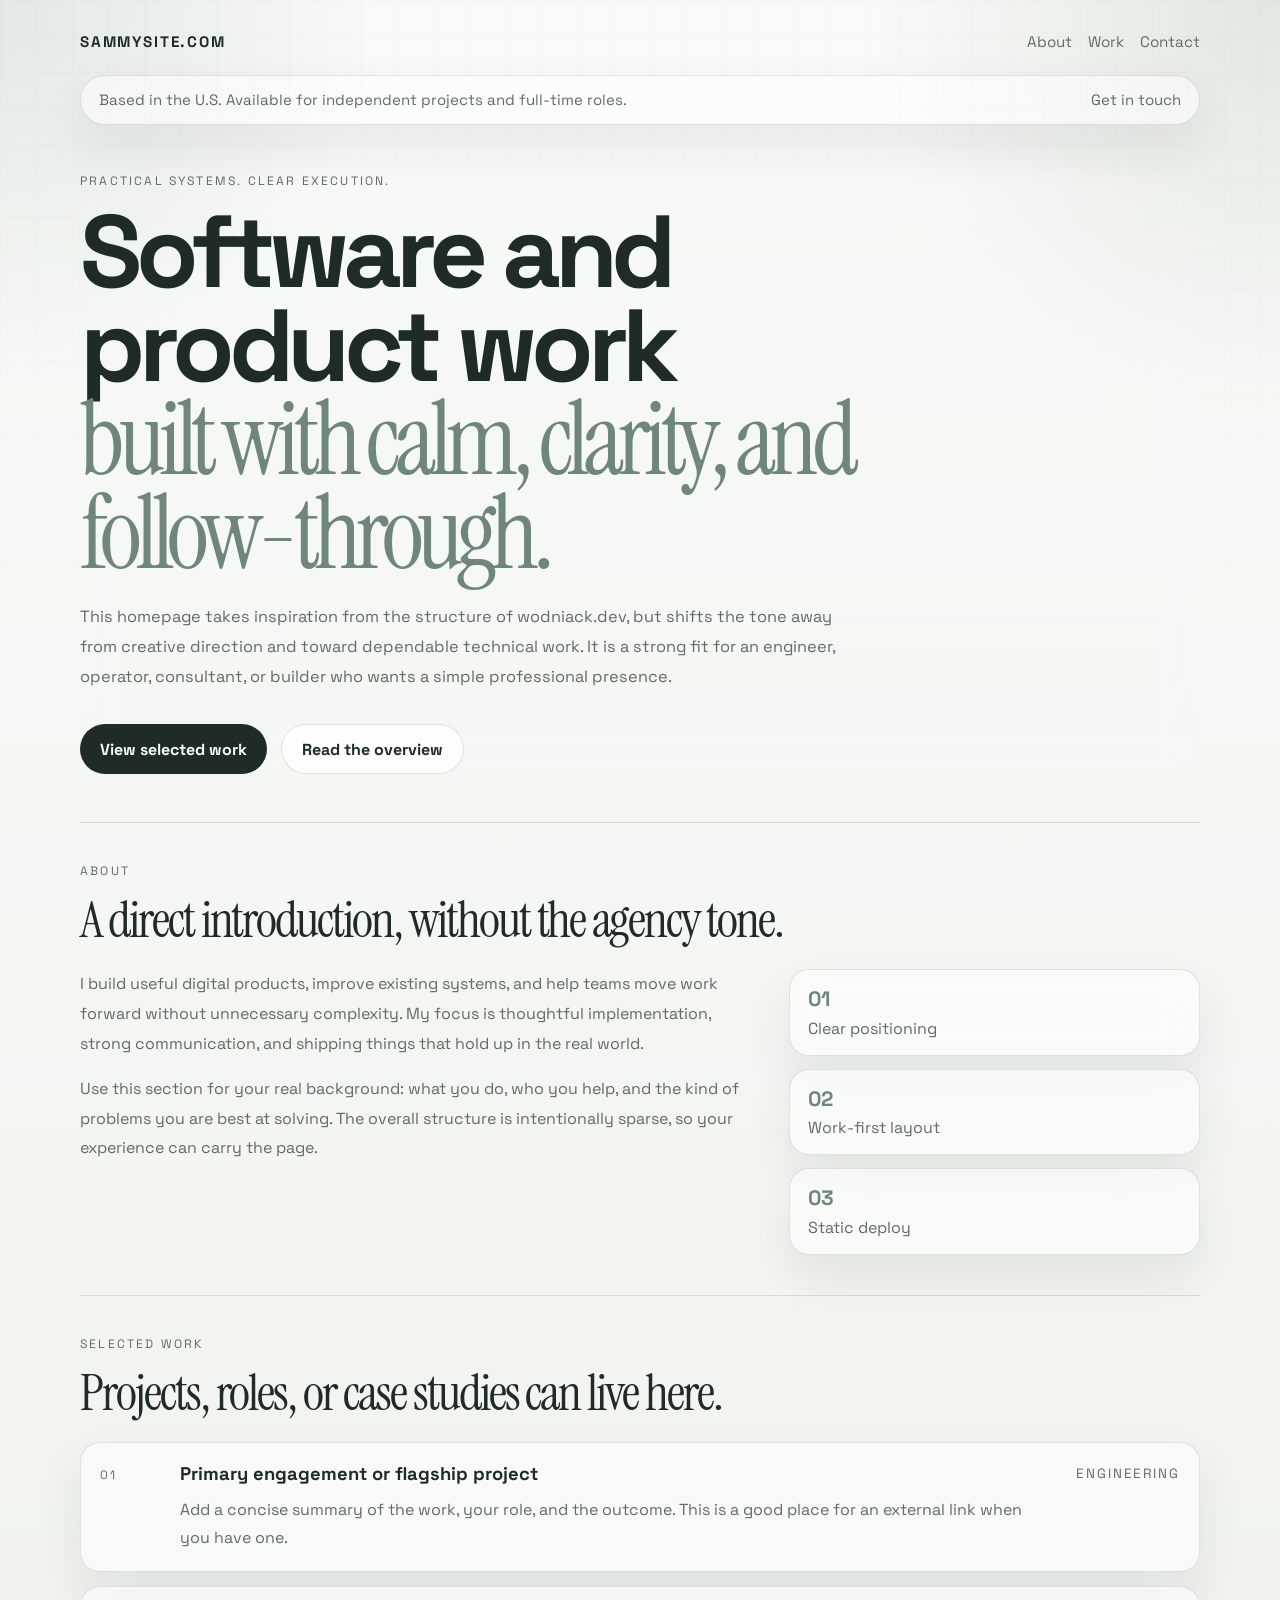
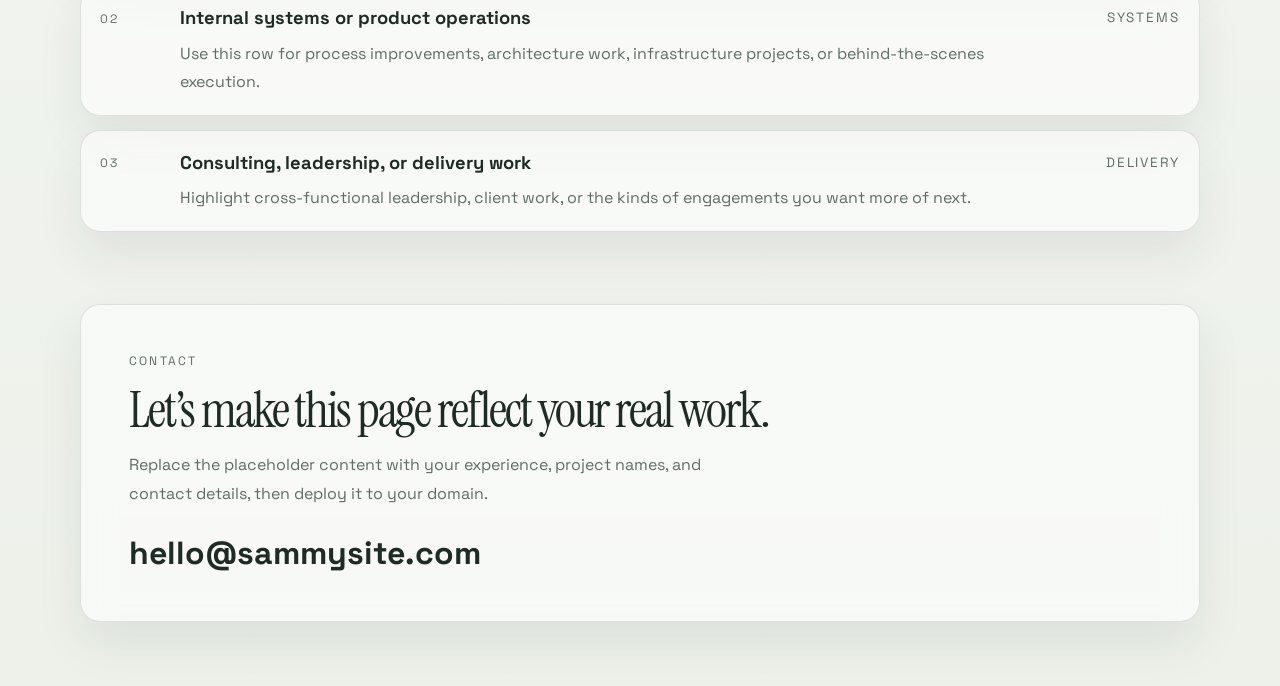
==== index.html @ e6423561 "Initial site" ====
<!DOCTYPE html>
<html lang="en">
  <head>
    <meta charset="UTF-8" />
    <meta name="viewport" content="width=device-width, initial-scale=1.0" />
    <title>Sammy Site</title>
    <meta
      name="description"
      content="A soft, professional personal site for sammysite.com."
    />
    <link rel="preconnect" href="https://fonts.googleapis.com" />
    <link rel="preconnect" href="https://fonts.gstatic.com" crossorigin />
    <link
      href="https://fonts.googleapis.com/css2?family=Space+Grotesk:wght@400;500;700&family=Instrument+Serif:ital@0;1&display=swap"
      rel="stylesheet"
    />
    <script>
      document.documentElement.classList.add("reveal-ready");
    </script>
    <link rel="stylesheet" href="./styles.css" />
  </head>
  <body>
    <div class="page-shell">
      <header class="site-header">
        <a class="brand" href="#top">sammysite.com</a>
        <nav class="nav">
          <a href="#about">About</a>
          <a href="#work">Work</a>
          <a href="#contact">Contact</a>
        </nav>
      </header>

      <main id="top">
        <section class="status-bar">
          <p>Based in the U.S. Available for independent projects and full-time roles.</p>
          <a href="#contact">Get in touch</a>
        </section>

        <section class="hero">
          <div class="hero-copy">
            <p class="eyebrow">Practical systems. Clear execution.</p>
            <h1>
              Software and product work
              <span>built with calm, clarity, and follow-through.</span>
            </h1>
          </div>
          <div class="hero-meta">
            <p class="lede">
              This homepage takes inspiration from the structure of
              wodniack.dev, but shifts the tone away from creative direction
              and toward dependable technical work. It is a strong fit for an
              engineer, operator, consultant, or builder who wants a simple
              professional presence.
            </p>
            <div class="hero-actions">
              <a class="button button-primary" href="#work">View selected work</a>
              <a class="button button-secondary" href="#about">Read the overview</a>
            </div>
          </div>
        </section>

        <section class="grid-section" id="about">
          <div class="section-heading">
            <p class="eyebrow">About</p>
            <h2>A direct introduction, without the agency tone.</h2>
          </div>
          <div class="about-layout">
            <div class="about-copy">
              <p>
                I build useful digital products, improve existing systems, and
                help teams move work forward without unnecessary complexity.
                My focus is thoughtful implementation, strong communication, and
                shipping things that hold up in the real world.
              </p>
              <p>
                Use this section for your real background: what you do, who you
                help, and the kind of problems you are best at solving. The
                overall structure is intentionally sparse, so your experience can
                carry the page.
              </p>
            </div>
            <div class="stat-grid">
              <article class="stat-card">
                <p class="stat-value">01</p>
                <p class="stat-label">Clear positioning</p>
              </article>
              <article class="stat-card">
                <p class="stat-value">02</p>
                <p class="stat-label">Work-first layout</p>
              </article>
              <article class="stat-card">
                <p class="stat-value">03</p>
                <p class="stat-label">Static deploy</p>
              </article>
            </div>
          </div>
        </section>

        <section class="grid-section" id="work">
          <div class="section-heading">
            <p class="eyebrow">Selected work</p>
            <h2>Projects, roles, or case studies can live here.</h2>
          </div>
          <div class="work-list">
            <article class="work-row">
              <p class="work-index">01</p>
              <div>
                <h3>Primary engagement or flagship project</h3>
                <p>
                  Add a concise summary of the work, your role, and the outcome.
                  This is a good place for an external link when you have one.
                </p>
              </div>
              <p class="work-tag">Engineering</p>
            </article>
            <article class="work-row">
              <p class="work-index">02</p>
              <div>
                <h3>Internal systems or product operations</h3>
                <p>
                  Use this row for process improvements, architecture work,
                  infrastructure projects, or behind-the-scenes execution.
                </p>
              </div>
              <p class="work-tag">Systems</p>
            </article>
            <article class="work-row">
              <p class="work-index">03</p>
              <div>
                <h3>Consulting, leadership, or delivery work</h3>
                <p>
                  Highlight cross-functional leadership, client work, or the
                  kinds of engagements you want more of next.
                </p>
              </div>
              <p class="work-tag">Delivery</p>
            </article>
          </div>
        </section>

        <section class="contact-section" id="contact">
          <p class="eyebrow">Contact</p>
          <h2>Let’s make this page reflect your real work.</h2>
          <p class="contact-copy">
            Replace the placeholder content with your experience, project names,
            and contact details, then deploy it to your domain.
          </p>
          <a class="contact-link" href="mailto:hello@sammysite.com">hello@sammysite.com</a>
        </section>
      </main>
    </div>

    <script src="./script.js"></script>
  </body>
</html>
---- styles.css ----
:root {
  --bg: #edf1ea;
  --paper: rgba(249, 250, 246, 0.84);
  --panel: rgba(255, 255, 255, 0.58);
  --ink: #1f2b25;
  --muted: #5f6c64;
  --accent: #9fb3a5;
  --accent-strong: #6f8778;
  --line: rgba(31, 43, 37, 0.12);
  --shadow: 0 22px 48px rgba(31, 43, 37, 0.08);
}

* {
  box-sizing: border-box;
}

html {
  scroll-behavior: smooth;
}

body {
  margin: 0;
  min-height: 100vh;
  font-family: "Space Grotesk", sans-serif;
  color: var(--ink);
  background:
    radial-gradient(circle at top left, rgba(159, 179, 165, 0.25), transparent 24rem),
    radial-gradient(circle at top right, rgba(222, 229, 220, 0.9), transparent 26rem),
    linear-gradient(180deg, #f8faf7 0%, var(--bg) 100%);
}

body::before {
  content: "";
  position: fixed;
  inset: 0;
  background-image:
    linear-gradient(rgba(31, 43, 37, 0.03) 1px, transparent 1px),
    linear-gradient(90deg, rgba(31, 43, 37, 0.03) 1px, transparent 1px);
  background-size: 36px 36px;
  pointer-events: none;
  mask-image: linear-gradient(180deg, rgba(0, 0, 0, 0.5), transparent 80%);
}

.page-shell {
  width: min(1120px, calc(100% - 2rem));
  margin: 0 auto;
  padding: 1rem 0 4rem;
}

.site-header {
  display: flex;
  align-items: center;
  justify-content: space-between;
  gap: 1rem;
  padding: 1rem 0 1.5rem;
}

.brand,
.nav a,
.button,
.contact-link {
  text-decoration: none;
}

.brand {
  color: var(--ink);
  font-size: 0.95rem;
  font-weight: 700;
  letter-spacing: 0.12em;
  text-transform: uppercase;
}

.nav {
  display: flex;
  gap: 1rem;
  flex-wrap: wrap;
}

.nav a {
  color: var(--muted);
  font-size: 0.95rem;
}

.status-bar {
  display: flex;
  align-items: center;
  justify-content: space-between;
  gap: 1rem;
  padding: 0.9rem 1.1rem;
  margin-bottom: 1.5rem;
  border: 1px solid var(--line);
  border-radius: 999px;
  background: rgba(255, 255, 255, 0.5);
  box-shadow: var(--shadow);
}

.status-bar p,
.status-bar a {
  margin: 0;
  font-size: 0.94rem;
  color: var(--muted);
  text-decoration: none;
}

.reveal-ready .hero,
.reveal-ready .grid-section,
.reveal-ready .contact-section {
  opacity: 0;
  transform: translateY(24px);
  transition:
    opacity 700ms ease,
    transform 700ms ease;
}

.reveal-ready .hero.is-visible,
.reveal-ready .grid-section.is-visible,
.reveal-ready .contact-section.is-visible {
  opacity: 1;
  transform: translateY(0);
}

.hero {
  padding: 1.5rem 0 3rem;
}

.hero-copy,
.hero-meta,
.stat-card,
.work-row,
.contact-section {
  backdrop-filter: blur(16px);
  background: transparent;
}

.hero-copy {
  margin-bottom: 1.2rem;
}

.eyebrow,
.work-index {
  margin: 0 0 1rem;
  font-size: 0.76rem;
  letter-spacing: 0.18em;
  text-transform: uppercase;
  color: var(--muted);
}

h1,
h2,
h3,
p {
  margin-top: 0;
}

h1 {
  font-size: clamp(3.2rem, 8vw, 6.6rem);
  line-height: 0.92;
  letter-spacing: -0.06em;
  margin-bottom: 1.25rem;
  max-width: 12ch;
}

h1 span,
h2 {
  font-family: "Instrument Serif", serif;
  font-weight: 400;
}

h1 span {
  display: block;
  font-style: normal;
  color: var(--accent-strong);
}

.lede {
  max-width: 48rem;
  font-size: 1.02rem;
  line-height: 1.85;
  color: var(--muted);
}

.hero-actions {
  display: flex;
  gap: 0.9rem;
  flex-wrap: wrap;
  margin-top: 2rem;
}

.button {
  display: inline-flex;
  align-items: center;
  justify-content: center;
  min-height: 3rem;
  padding: 0.85rem 1.25rem;
  border-radius: 999px;
  font-weight: 700;
  transition:
    transform 180ms ease,
    box-shadow 180ms ease,
    background 180ms ease;
}

.button:hover,
.button:focus-visible,
.contact-link:hover,
.contact-link:focus-visible {
  transform: translateY(-2px);
}

.button-primary {
  color: #f7faf5;
  background: var(--ink);
}

.button-secondary {
  color: var(--ink);
  background: rgba(255, 255, 255, 0.72);
  border: 1px solid var(--line);
}

.grid-section {
  padding: 2.5rem 0;
  border-top: 1px solid var(--line);
}

.section-heading {
  max-width: 50rem;
  margin-bottom: 1.5rem;
}

h2 {
  font-size: clamp(2.2rem, 4vw, 3.8rem);
  line-height: 0.98;
  letter-spacing: -0.04em;
  margin-bottom: 0;
}

.about-layout {
  display: grid;
  grid-template-columns: minmax(0, 1.5fr) minmax(260px, 0.9fr);
  gap: 1.5rem;
  align-items: start;
}

.about-copy p {
  max-width: 46rem;
  margin-bottom: 1rem;
  color: var(--muted);
  line-height: 1.85;
}

.stat-grid {
  display: grid;
  gap: 0.8rem;
}

.stat-card,
.work-row,
.contact-section {
  border: 1px solid var(--line);
  border-radius: 1.25rem;
  background: var(--panel);
  box-shadow: var(--shadow);
}

.stat-card {
  padding: 1rem 1.1rem;
}

.stat-value {
  margin: 0 0 0.35rem;
  font-size: 1.3rem;
  color: var(--accent-strong);
  font-weight: 700;
}

.stat-label {
  margin: 0;
  color: var(--muted);
}

.work-list {
  display: grid;
  gap: 0.9rem;
}

.work-row {
  display: grid;
  grid-template-columns: 64px minmax(0, 1fr) 120px;
  gap: 1rem;
  align-items: start;
  padding: 1.2rem;
}

.work-row h3 {
  margin-bottom: 0.65rem;
  font-size: 1.15rem;
}

.work-row p {
  margin-top: 0;
  margin-bottom: 0;
  color: var(--muted);
  line-height: 1.75;
}

.work-index {
  margin: 0;
  padding-top: 0.15rem;
}

.work-tag {
  margin: 0;
  font-size: 0.84rem;
  letter-spacing: 0.14em;
  text-transform: uppercase;
  color: var(--accent-strong);
  text-align: right;
}

.contact-section {
  margin-top: 2rem;
  padding: clamp(1.5rem, 4vw, 3rem);
}

.contact-copy {
  max-width: 38rem;
  color: var(--muted);
  line-height: 1.8;
  margin: 1rem 0 1.5rem;
}

.contact-link {
  font-size: clamp(1.2rem, 3vw, 2rem);
  color: var(--ink);
  font-weight: 700;
}

@media (max-width: 900px) {
  .about-layout,
  .work-row {
    grid-template-columns: 1fr;
  }

  .status-bar {
    border-radius: 1.25rem;
    align-items: flex-start;
    flex-direction: column;
  }

  .work-tag {
    text-align: left;
  }
}

@media (max-width: 640px) {
  .page-shell {
    width: min(100% - 1rem, 1120px);
  }

  .site-header {
    flex-direction: column;
    align-items: flex-start;
  }

  h1 {
    font-size: clamp(2.8rem, 16vw, 4.2rem);
  }
}

@media (prefers-reduced-motion: reduce) {
  html {
    scroll-behavior: auto;
  }

  .reveal-ready .hero,
  .reveal-ready .grid-section,
  .reveal-ready .contact-section {
    opacity: 1;
    transform: none;
    transition: none;
  }
}
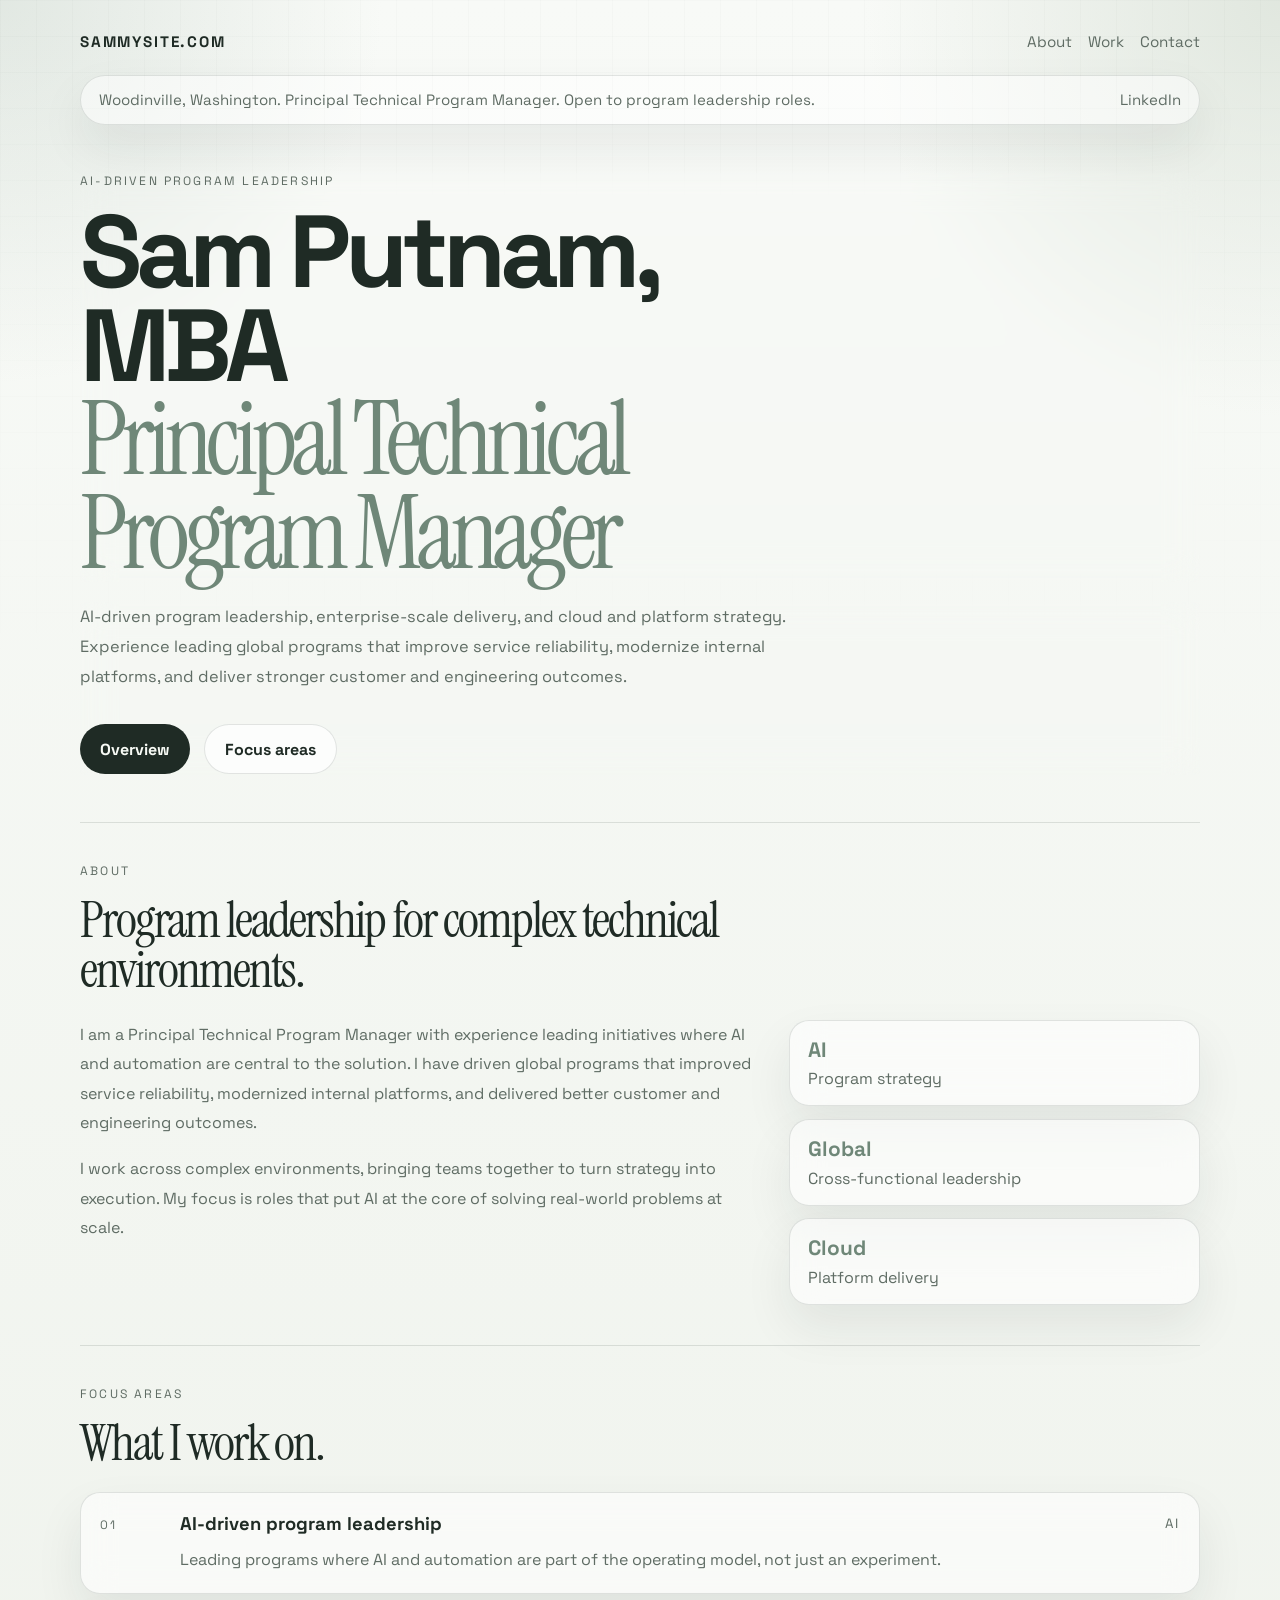
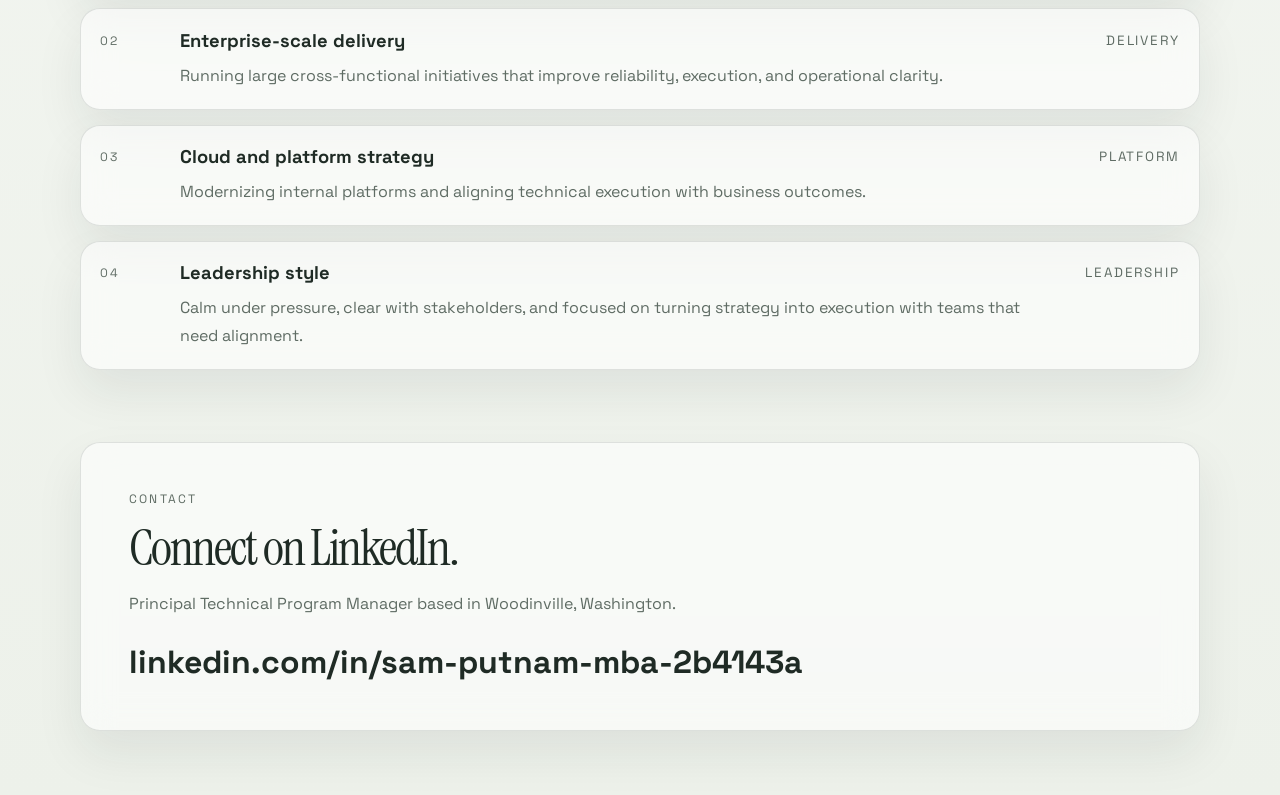
==== commit 8f06ddb5: "Update homepage with LinkedIn profile copy" ====
--- a/index.html
+++ b/index.html
@@ -6,7 +6,7 @@
     <title>Sammy Site</title>
     <meta
       name="description"
-      content="A soft, professional personal site for sammysite.com."
+      content="Sam Putnam, MBA — Principal Technical Program Manager focused on AI-driven program leadership, enterprise-scale delivery, and cloud platform strategy."
     />
     <link rel="preconnect" href="https://fonts.googleapis.com" />
     <link rel="preconnect" href="https://fonts.gstatic.com" crossorigin />
@@ -32,29 +32,28 @@
 
       <main id="top">
         <section class="status-bar">
-          <p>Based in the U.S. Available for independent projects and full-time roles.</p>
-          <a href="#contact">Get in touch</a>
+          <p>Woodinville, Washington. Principal Technical Program Manager. Open to program leadership roles.</p>
+          <a href="https://www.linkedin.com/in/sam-putnam-mba-2b4143a/" target="_blank" rel="noreferrer">LinkedIn</a>
         </section>
 
         <section class="hero">
           <div class="hero-copy">
-            <p class="eyebrow">Practical systems. Clear execution.</p>
+            <p class="eyebrow">AI-driven program leadership</p>
             <h1>
-              Software and product work
-              <span>built with calm, clarity, and follow-through.</span>
+              Sam Putnam, MBA
+              <span>Principal Technical Program Manager</span>
             </h1>
           </div>
           <div class="hero-meta">
             <p class="lede">
-              This homepage takes inspiration from the structure of
-              wodniack.dev, but shifts the tone away from creative direction
-              and toward dependable technical work. It is a strong fit for an
-              engineer, operator, consultant, or builder who wants a simple
-              professional presence.
+              AI-driven program leadership, enterprise-scale delivery, and cloud
+              and platform strategy. Experience leading global programs that
+              improve service reliability, modernize internal platforms, and
+              deliver stronger customer and engineering outcomes.
             </p>
             <div class="hero-actions">
-              <a class="button button-primary" href="#work">View selected work</a>
-              <a class="button button-secondary" href="#about">Read the overview</a>
+              <a class="button button-primary" href="#about">Overview</a>
+              <a class="button button-secondary" href="#work">Focus areas</a>
             </div>
           </div>
         </section>
@@ -62,35 +61,35 @@
         <section class="grid-section" id="about">
           <div class="section-heading">
             <p class="eyebrow">About</p>
-            <h2>A direct introduction, without the agency tone.</h2>
+            <h2>Program leadership for complex technical environments.</h2>
           </div>
           <div class="about-layout">
             <div class="about-copy">
               <p>
-                I build useful digital products, improve existing systems, and
-                help teams move work forward without unnecessary complexity.
-                My focus is thoughtful implementation, strong communication, and
-                shipping things that hold up in the real world.
+                I am a Principal Technical Program Manager with experience
+                leading initiatives where AI and automation are central to the
+                solution. I have driven global programs that improved service
+                reliability, modernized internal platforms, and delivered better
+                customer and engineering outcomes.
               </p>
               <p>
-                Use this section for your real background: what you do, who you
-                help, and the kind of problems you are best at solving. The
-                overall structure is intentionally sparse, so your experience can
-                carry the page.
+                I work across complex environments, bringing teams together to
+                turn strategy into execution. My focus is roles that put AI at
+                the core of solving real-world problems at scale.
               </p>
             </div>
             <div class="stat-grid">
               <article class="stat-card">
-                <p class="stat-value">01</p>
-                <p class="stat-label">Clear positioning</p>
+                <p class="stat-value">AI</p>
+                <p class="stat-label">Program strategy</p>
               </article>
               <article class="stat-card">
-                <p class="stat-value">02</p>
-                <p class="stat-label">Work-first layout</p>
+                <p class="stat-value">Global</p>
+                <p class="stat-label">Cross-functional leadership</p>
               </article>
               <article class="stat-card">
-                <p class="stat-value">03</p>
-                <p class="stat-label">Static deploy</p>
+                <p class="stat-value">Cloud</p>
+                <p class="stat-label">Platform delivery</p>
               </article>
             </div>
           </div>
@@ -98,54 +97,65 @@
 
         <section class="grid-section" id="work">
           <div class="section-heading">
-            <p class="eyebrow">Selected work</p>
-            <h2>Projects, roles, or case studies can live here.</h2>
+            <p class="eyebrow">Focus areas</p>
+            <h2>What I work on.</h2>
           </div>
           <div class="work-list">
             <article class="work-row">
               <p class="work-index">01</p>
               <div>
-                <h3>Primary engagement or flagship project</h3>
+                <h3>AI-driven program leadership</h3>
                 <p>
-                  Add a concise summary of the work, your role, and the outcome.
-                  This is a good place for an external link when you have one.
+                  Leading programs where AI and automation are part of the
+                  operating model, not just an experiment.
                 </p>
               </div>
-              <p class="work-tag">Engineering</p>
+              <p class="work-tag">AI</p>
             </article>
             <article class="work-row">
               <p class="work-index">02</p>
               <div>
-                <h3>Internal systems or product operations</h3>
+                <h3>Enterprise-scale delivery</h3>
                 <p>
-                  Use this row for process improvements, architecture work,
-                  infrastructure projects, or behind-the-scenes execution.
+                  Running large cross-functional initiatives that improve
+                  reliability, execution, and operational clarity.
                 </p>
               </div>
-              <p class="work-tag">Systems</p>
+              <p class="work-tag">Delivery</p>
             </article>
             <article class="work-row">
               <p class="work-index">03</p>
               <div>
-                <h3>Consulting, leadership, or delivery work</h3>
+                <h3>Cloud and platform strategy</h3>
                 <p>
-                  Highlight cross-functional leadership, client work, or the
-                  kinds of engagements you want more of next.
+                  Modernizing internal platforms and aligning technical execution
+                  with business outcomes.
                 </p>
               </div>
-              <p class="work-tag">Delivery</p>
+              <p class="work-tag">Platform</p>
+            </article>
+            <article class="work-row">
+              <p class="work-index">04</p>
+              <div>
+                <h3>Leadership style</h3>
+                <p>
+                  Calm under pressure, clear with stakeholders, and focused on
+                  turning strategy into execution with teams that need alignment.
+                </p>
+              </div>
+              <p class="work-tag">Leadership</p>
             </article>
           </div>
         </section>
 
         <section class="contact-section" id="contact">
           <p class="eyebrow">Contact</p>
-          <h2>Let’s make this page reflect your real work.</h2>
+          <h2>Connect on LinkedIn.</h2>
           <p class="contact-copy">
-            Replace the placeholder content with your experience, project names,
-            and contact details, then deploy it to your domain.
+            Principal Technical Program Manager based in Woodinville,
+            Washington.
           </p>
-          <a class="contact-link" href="mailto:hello@sammysite.com">hello@sammysite.com</a>
+          <a class="contact-link" href="https://www.linkedin.com/in/sam-putnam-mba-2b4143a/" target="_blank" rel="noreferrer">linkedin.com/in/sam-putnam-mba-2b4143a</a>
         </section>
       </main>
     </div>
